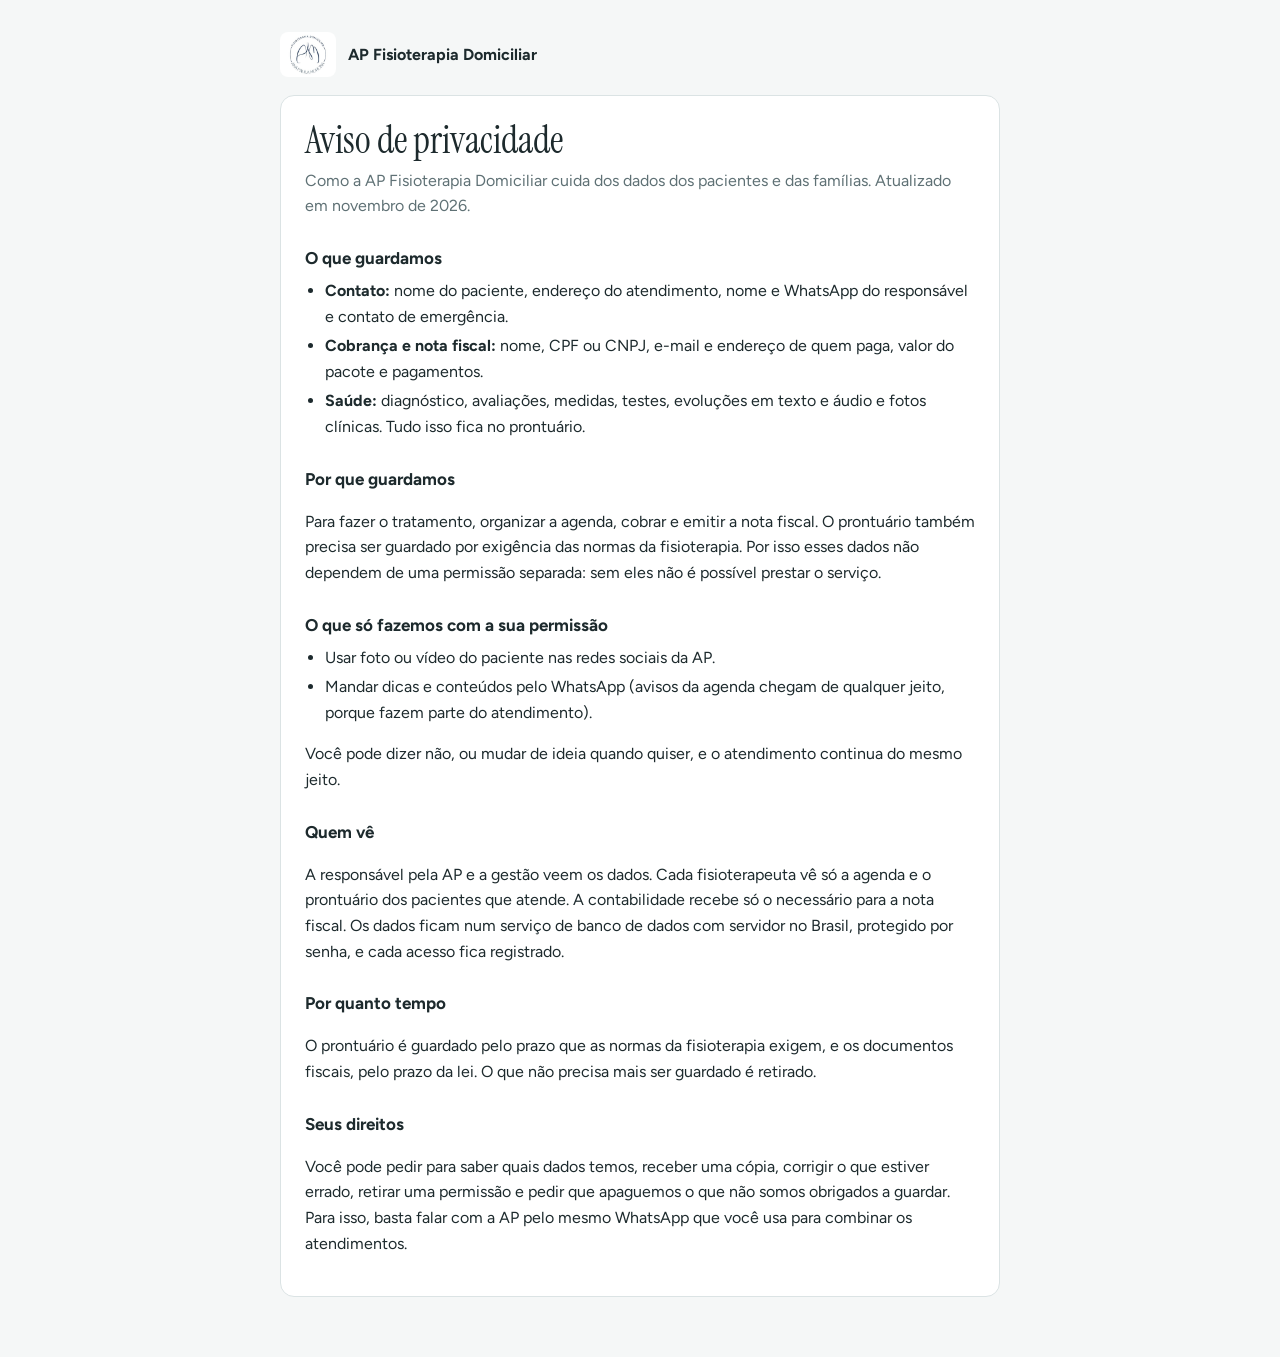
==== privacidade.html @ 831ca651 "Privacidade (LGPD): excluir vai para a lixeira, registro de atividades, aviso de privacidade e permi" ====
<!doctype html>
<html lang="pt-BR">
<head>
<meta charset="utf-8">
<meta name="viewport" content="width=device-width,initial-scale=1">
<title>Aviso de privacidade · AP Fisioterapia</title>
<link rel="icon" href="icons/icon-192.png">
<link rel="stylesheet" href="https://fonts.googleapis.com/css2?family=Instrument+Serif&family=Figtree:wght@400;600;700&display=swap">
<style>
:root{--bg:#f5f7f7;--surface:#fff;--line:#dbe3e4;--fg:#1d2a2d;--muted:#5f7175;--accent:#4f7d87;color-scheme:light}
@media (prefers-color-scheme: dark){:root:not([data-theme="light"]){--bg:#131a1c;--surface:#1b2427;--line:#2d3a3e;--fg:#e4ecee;--muted:#9aacb0;--accent:#86b3bd;color-scheme:dark}}
body{margin:0;background:var(--bg);color:var(--fg);font:16px/1.6 "Figtree",system-ui,sans-serif}
main{max-width:720px;margin:0 auto;padding:32px 16px 60px}
.cartao{background:var(--surface);border:1px solid var(--line);border-radius:14px;padding:24px}
h1{font:400 38px/1.1 "Instrument Serif",Georgia,serif;margin:0 0 6px}
h2{font-size:17px;margin:26px 0 6px}
.sub{color:var(--muted);margin:0 0 18px}
ul{padding-left:20px;margin:6px 0}
li{margin:4px 0}
.marca{display:flex;align-items:center;gap:12px;margin-bottom:18px}
.marca img{width:56px;height:auto;border-radius:8px}
</style>
</head>
<body>
<main>
  <div class="marca"><img src="icons/logo-ap.jpg" alt=""><b>AP Fisioterapia Domiciliar</b></div>
  <div class="cartao">
    <h1>Aviso de privacidade</h1>
    <p class="sub">Como a AP Fisioterapia Domiciliar cuida dos dados dos pacientes e das famílias. Atualizado em novembro de 2026.</p>

    <h2>O que guardamos</h2>
    <ul>
      <li><b>Contato:</b> nome do paciente, endereço do atendimento, nome e WhatsApp do responsável e contato de emergência.</li>
      <li><b>Cobrança e nota fiscal:</b> nome, CPF ou CNPJ, e-mail e endereço de quem paga, valor do pacote e pagamentos.</li>
      <li><b>Saúde:</b> diagnóstico, avaliações, medidas, testes, evoluções em texto e áudio e fotos clínicas. Tudo isso fica no prontuário.</li>
    </ul>

    <h2>Por que guardamos</h2>
    <p>Para fazer o tratamento, organizar a agenda, cobrar e emitir a nota fiscal. O prontuário também precisa ser guardado por exigência das normas da fisioterapia. Por isso esses dados não dependem de uma permissão separada: sem eles não é possível prestar o serviço.</p>

    <h2>O que só fazemos com a sua permissão</h2>
    <ul>
      <li>Usar foto ou vídeo do paciente nas redes sociais da AP.</li>
      <li>Mandar dicas e conteúdos pelo WhatsApp (avisos da agenda chegam de qualquer jeito, porque fazem parte do atendimento).</li>
    </ul>
    <p>Você pode dizer não, ou mudar de ideia quando quiser, e o atendimento continua do mesmo jeito.</p>

    <h2>Quem vê</h2>
    <p>A responsável pela AP e a gestão veem os dados. Cada fisioterapeuta vê só a agenda e o prontuário dos pacientes que atende. A contabilidade recebe só o necessário para a nota fiscal. Os dados ficam num serviço de banco de dados com servidor no Brasil, protegido por senha, e cada acesso fica registrado.</p>

    <h2>Por quanto tempo</h2>
    <p>O prontuário é guardado pelo prazo que as normas da fisioterapia exigem, e os documentos fiscais, pelo prazo da lei. O que não precisa mais ser guardado é retirado.</p>

    <h2>Seus direitos</h2>
    <p>Você pode pedir para saber quais dados temos, receber uma cópia, corrigir o que estiver errado, retirar uma permissão e pedir que apaguemos o que não somos obrigados a guardar. Para isso, basta falar com a AP pelo mesmo WhatsApp que você usa para combinar os atendimentos.</p>
  </div>
</main>
</body>
</html>
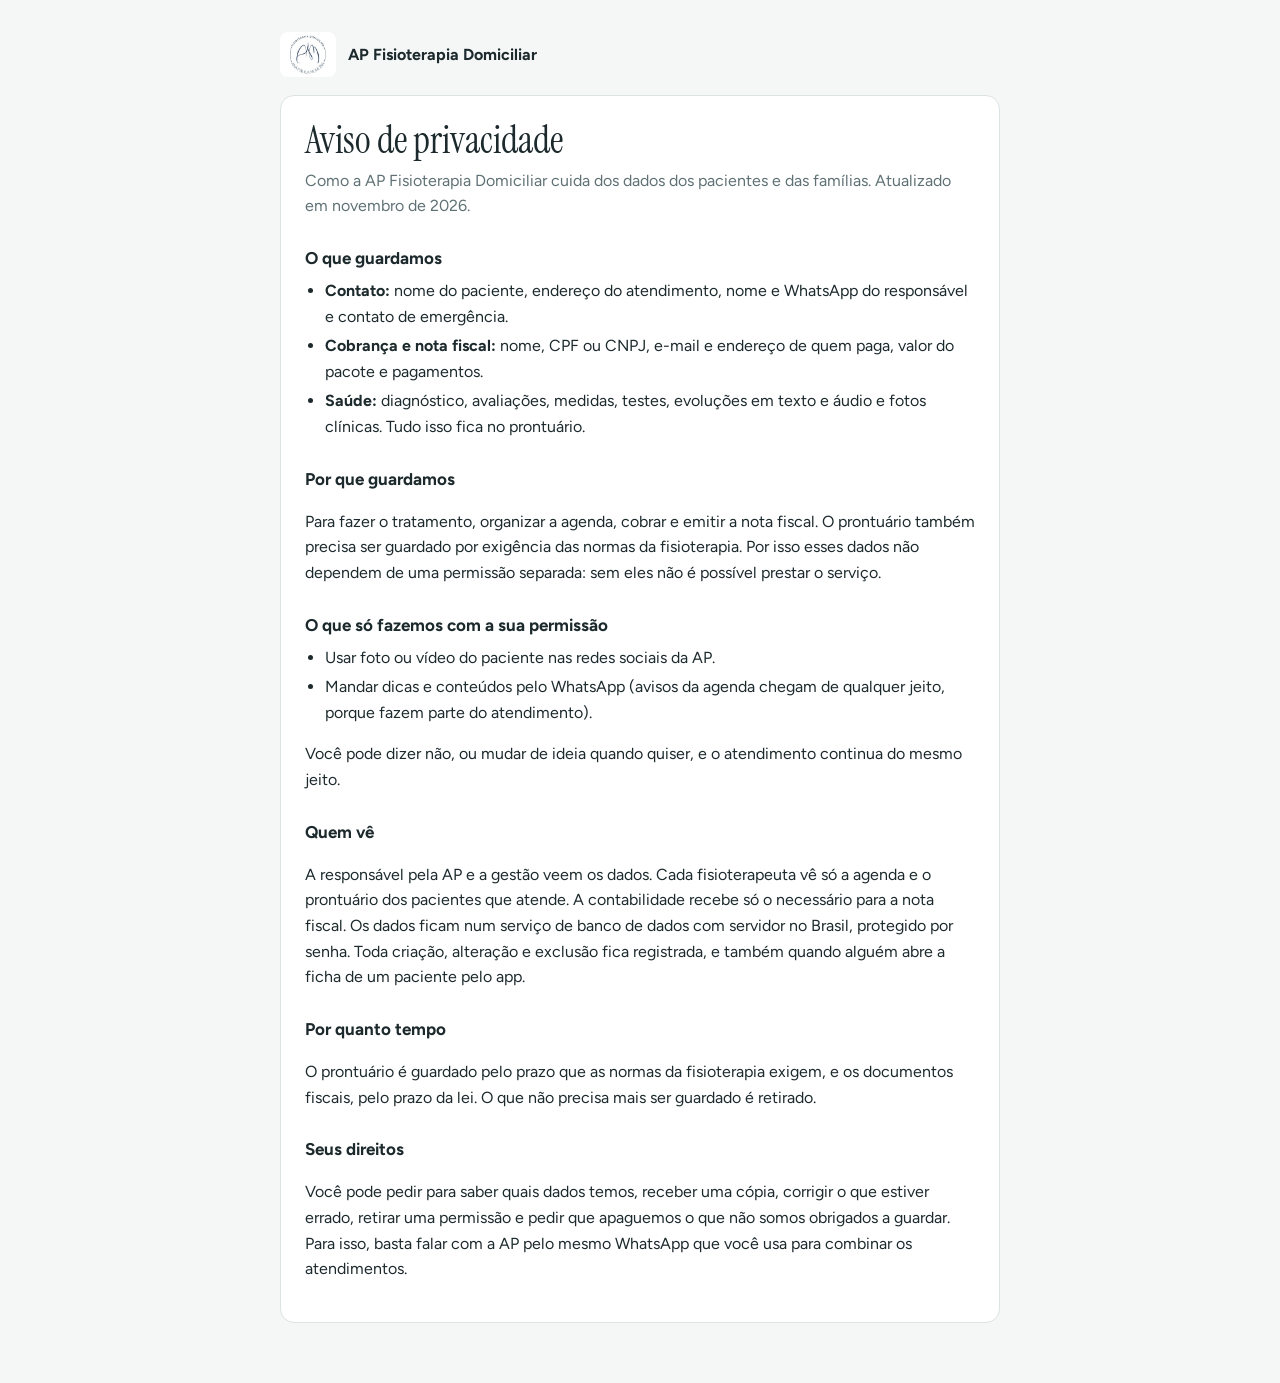
==== commit a9189724: "Consertos da auditoria: segurança (ids, pedidos de acesso, lixeira, regras do banco), perda de dados" ====
--- a/privacidade.html
+++ b/privacidade.html
@@ -46,7 +46,7 @@
     <p>Você pode dizer não, ou mudar de ideia quando quiser, e o atendimento continua do mesmo jeito.</p>
 
     <h2>Quem vê</h2>
-    <p>A responsável pela AP e a gestão veem os dados. Cada fisioterapeuta vê só a agenda e o prontuário dos pacientes que atende. A contabilidade recebe só o necessário para a nota fiscal. Os dados ficam num serviço de banco de dados com servidor no Brasil, protegido por senha, e cada acesso fica registrado.</p>
+    <p>A responsável pela AP e a gestão veem os dados. Cada fisioterapeuta vê só a agenda e o prontuário dos pacientes que atende. A contabilidade recebe só o necessário para a nota fiscal. Os dados ficam num serviço de banco de dados com servidor no Brasil, protegido por senha. Toda criação, alteração e exclusão fica registrada, e também quando alguém abre a ficha de um paciente pelo app.</p>
 
     <h2>Por quanto tempo</h2>
     <p>O prontuário é guardado pelo prazo que as normas da fisioterapia exigem, e os documentos fiscais, pelo prazo da lei. O que não precisa mais ser guardado é retirado.</p>
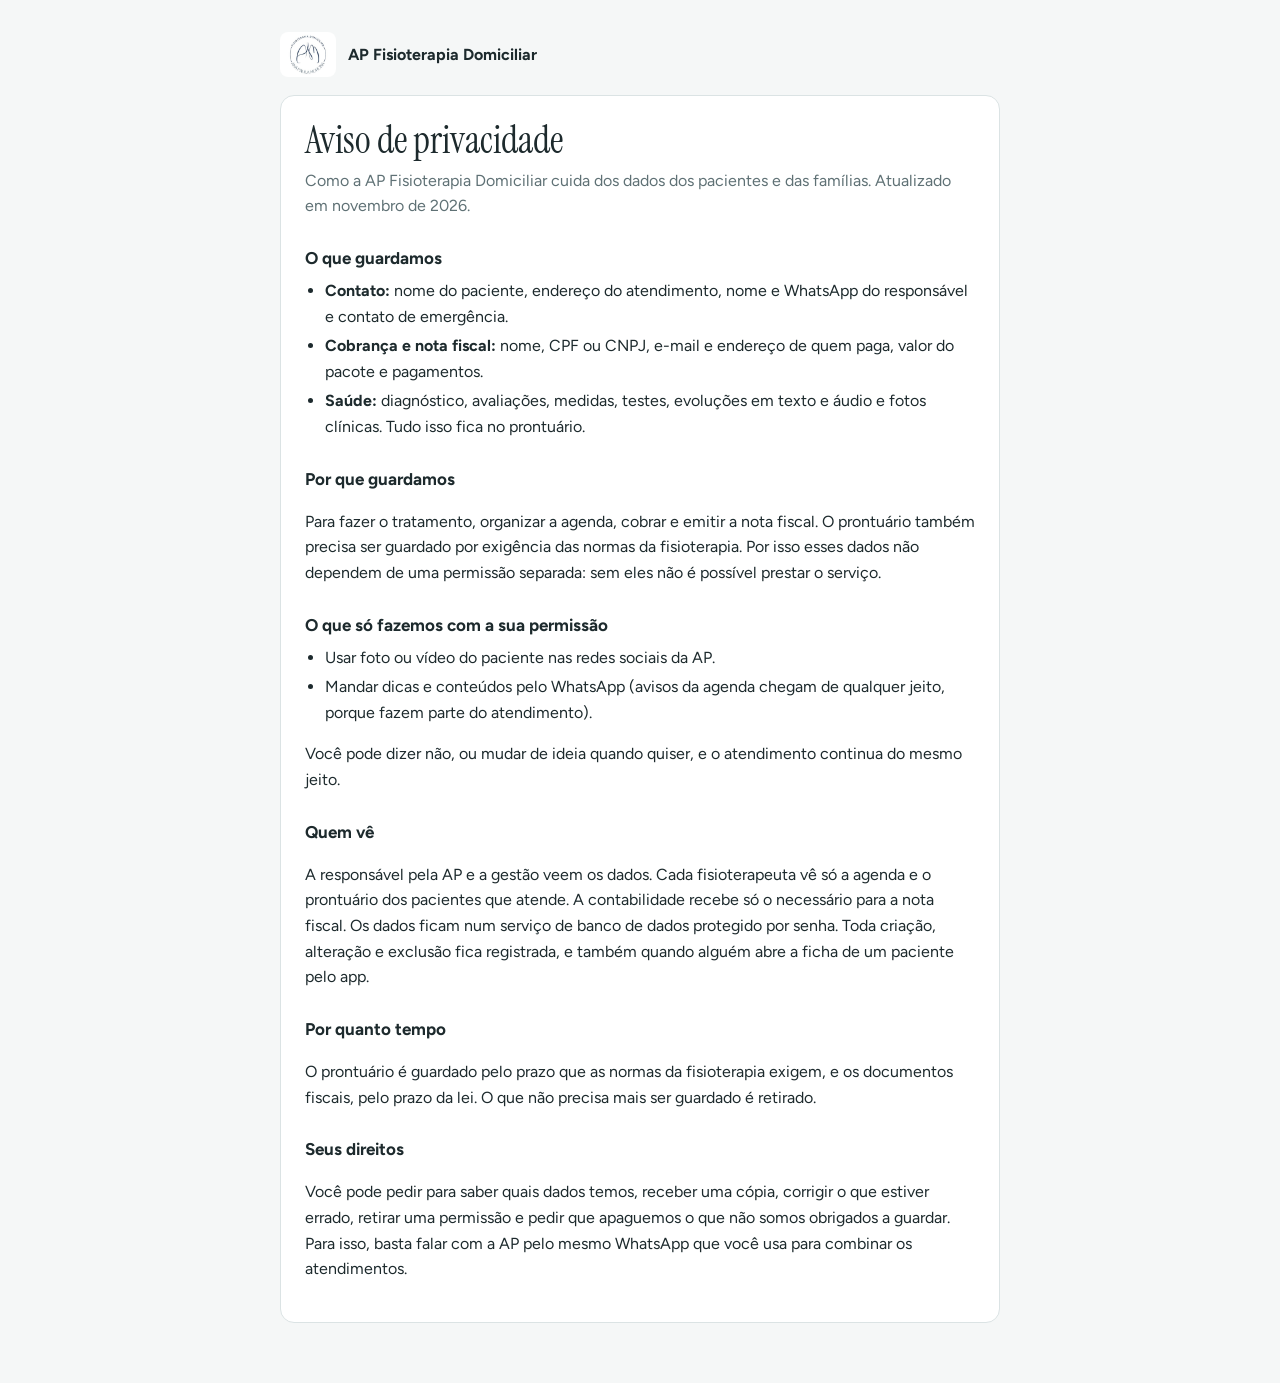
==== commit 58eb468d: "Excluir funciona antes e depois da atualização do banco; aviso de privacidade sem afirmação não conf" ====
--- a/privacidade.html
+++ b/privacidade.html
@@ -46,7 +46,7 @@
     <p>Você pode dizer não, ou mudar de ideia quando quiser, e o atendimento continua do mesmo jeito.</p>
 
     <h2>Quem vê</h2>
-    <p>A responsável pela AP e a gestão veem os dados. Cada fisioterapeuta vê só a agenda e o prontuário dos pacientes que atende. A contabilidade recebe só o necessário para a nota fiscal. Os dados ficam num serviço de banco de dados com servidor no Brasil, protegido por senha. Toda criação, alteração e exclusão fica registrada, e também quando alguém abre a ficha de um paciente pelo app.</p>
+    <p>A responsável pela AP e a gestão veem os dados. Cada fisioterapeuta vê só a agenda e o prontuário dos pacientes que atende. A contabilidade recebe só o necessário para a nota fiscal. Os dados ficam num serviço de banco de dados protegido por senha. Toda criação, alteração e exclusão fica registrada, e também quando alguém abre a ficha de um paciente pelo app.</p>
 
     <h2>Por quanto tempo</h2>
     <p>O prontuário é guardado pelo prazo que as normas da fisioterapia exigem, e os documentos fiscais, pelo prazo da lei. O que não precisa mais ser guardado é retirado.</p>
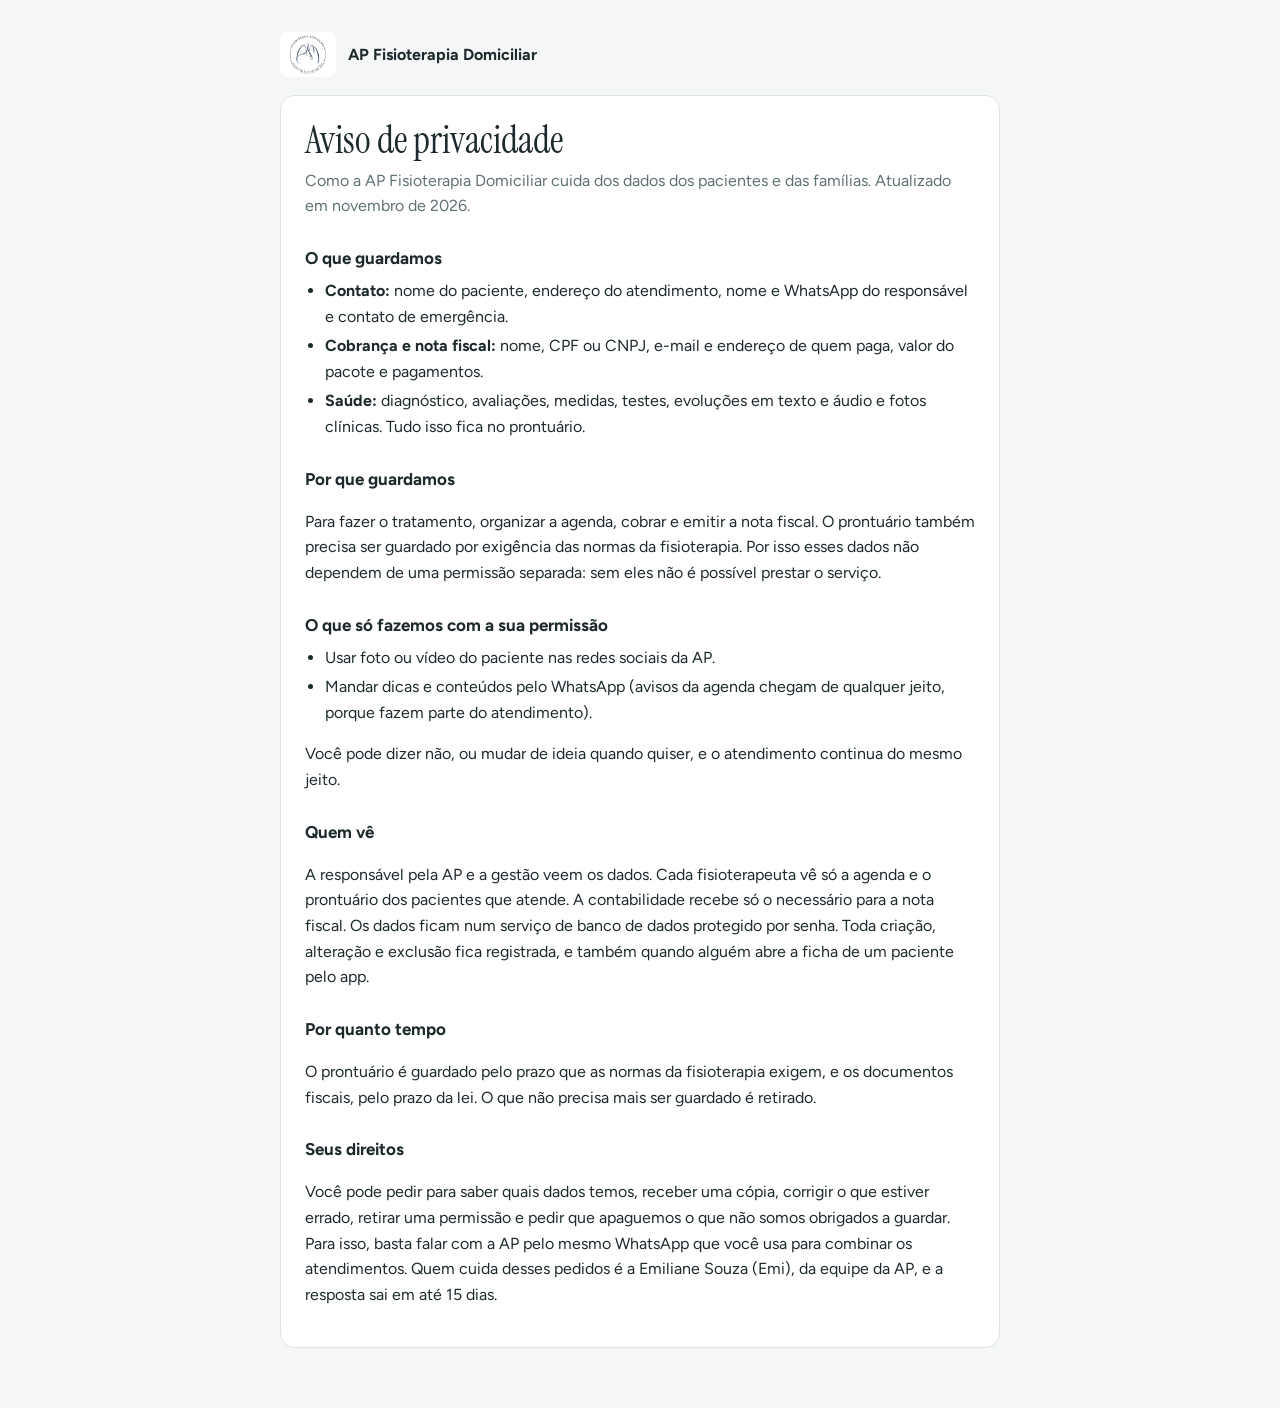
==== commit 2b1f63c9: "Aviso de privacidade: Emi atende os pedidos de privacidade Co-Authored-By: Claude Opus 5.5 <noreply@" ====
--- a/privacidade.html
+++ b/privacidade.html
@@ -52,7 +52,7 @@
     <p>O prontuário é guardado pelo prazo que as normas da fisioterapia exigem, e os documentos fiscais, pelo prazo da lei. O que não precisa mais ser guardado é retirado.</p>
 
     <h2>Seus direitos</h2>
-    <p>Você pode pedir para saber quais dados temos, receber uma cópia, corrigir o que estiver errado, retirar uma permissão e pedir que apaguemos o que não somos obrigados a guardar. Para isso, basta falar com a AP pelo mesmo WhatsApp que você usa para combinar os atendimentos.</p>
+    <p>Você pode pedir para saber quais dados temos, receber uma cópia, corrigir o que estiver errado, retirar uma permissão e pedir que apaguemos o que não somos obrigados a guardar. Para isso, basta falar com a AP pelo mesmo WhatsApp que você usa para combinar os atendimentos. Quem cuida desses pedidos é a Emiliane Souza (Emi), da equipe da AP, e a resposta sai em até 15 dias.</p>
   </div>
 </main>
 </body>
